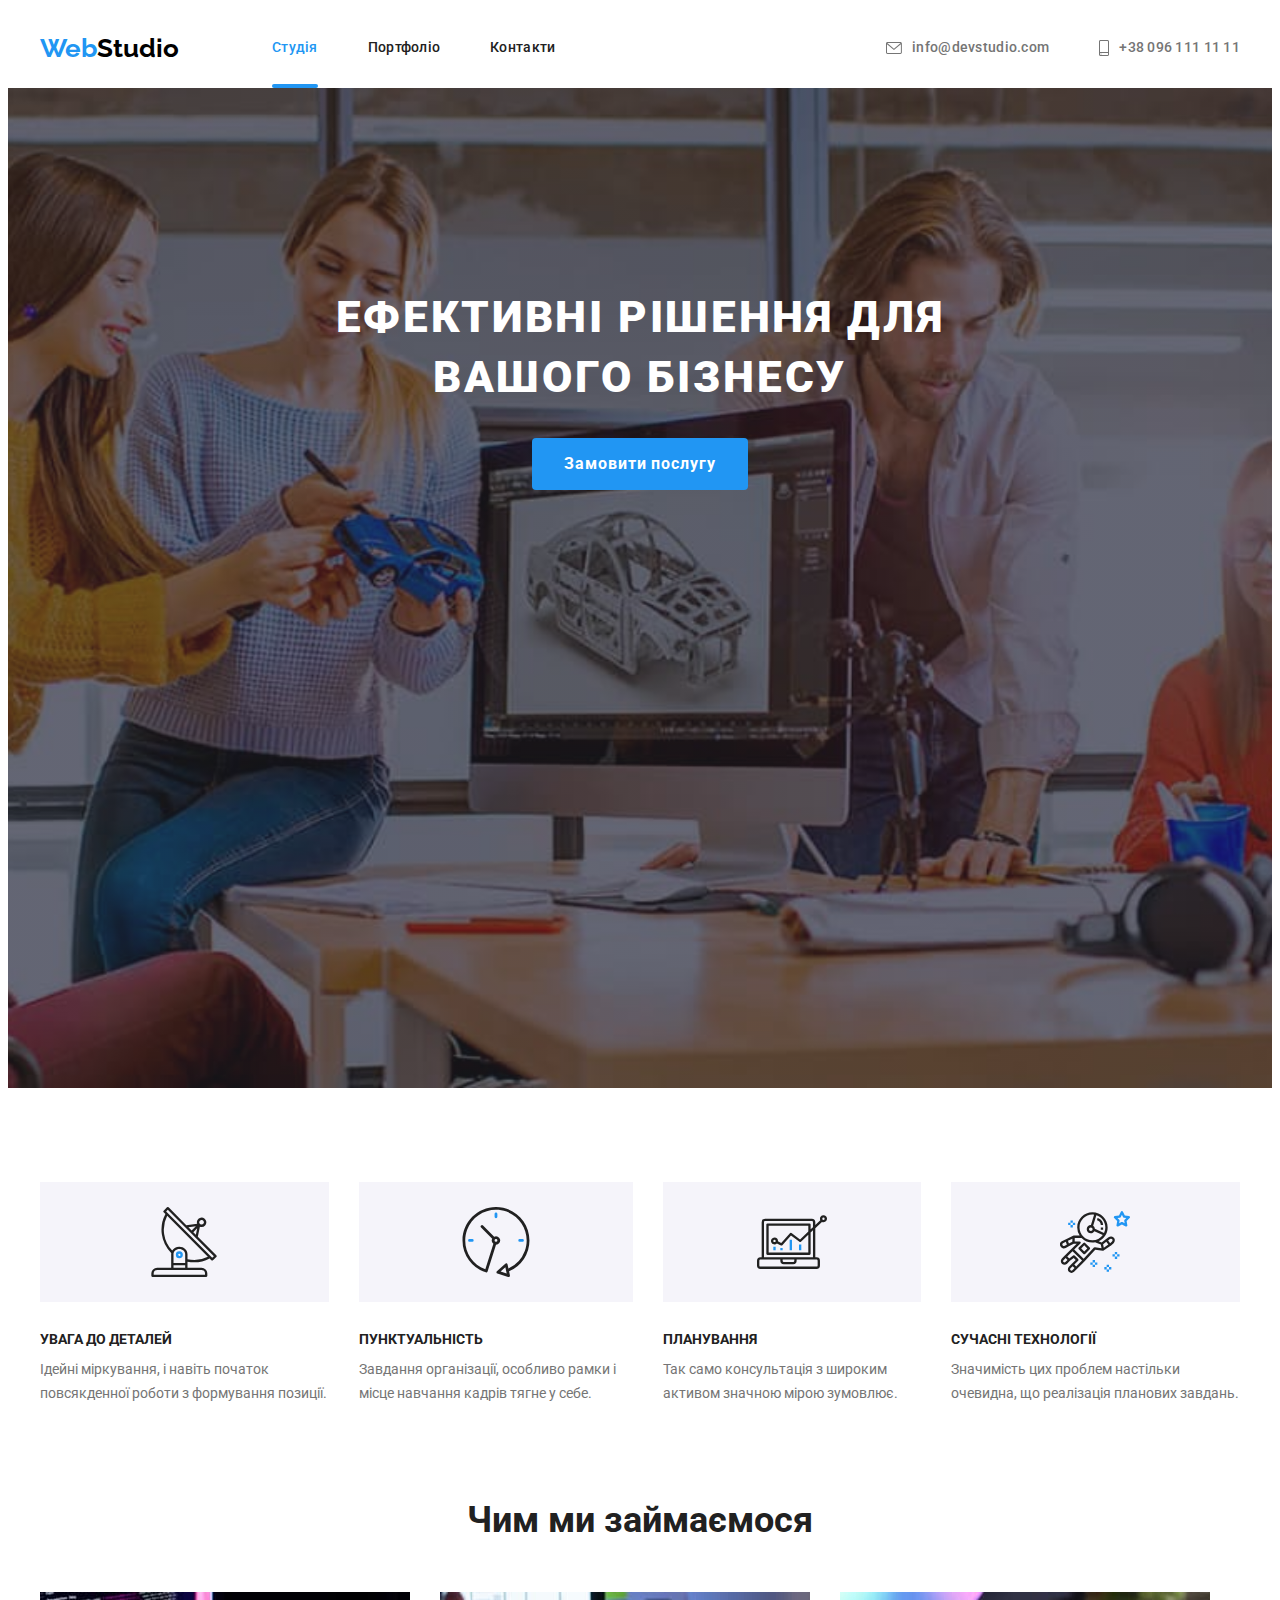
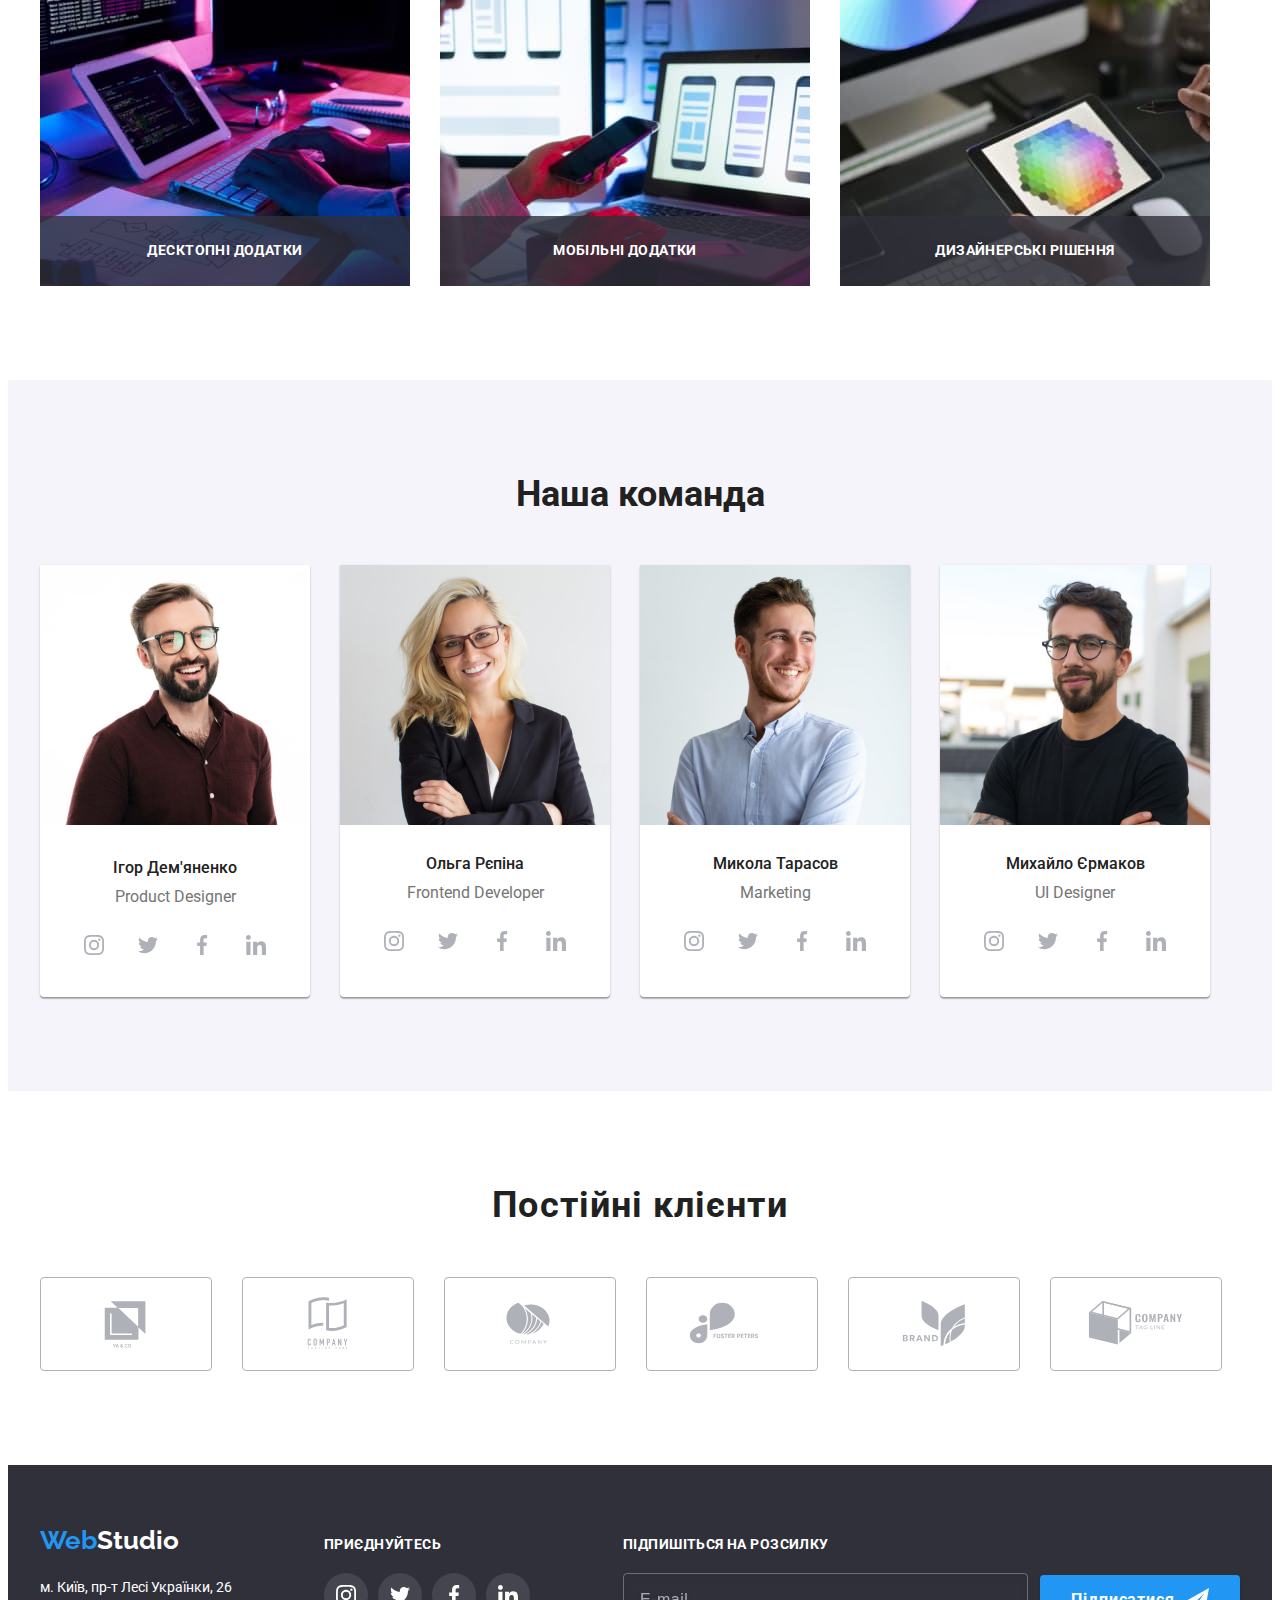
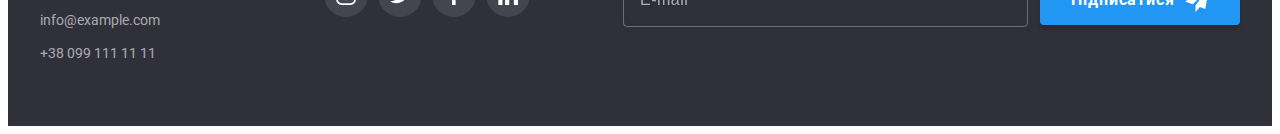
==== index.html @ a3bdd527 "add_file" ====
<!DOCTYPE html>
<html lang="uk">
  <head>
    <meta charset="UTF-8" />
    <meta http-equiv="X-UA-Compatible" content="IE=edge" />
    <meta name="viewport" content="width=device-width, initial-scale=1.0" />
    <link rel="preconnect" href="https://fonts.googleapis.com" />
    <link rel="preconnect" href="https://fonts.gstatic.com" crossorigin />
    <link
      href="https://fonts.googleapis.com/css2?family=Raleway:wght@700&family=Roboto:wght@400;500;700;900&display=swap"
      rel="stylesheet"
    />
    <link
      rel="stylesheet"
      href="https://cdnjs.cloudflare.com/ajax/libs/modern-normalize/1.1.0/modern-normalize.min.css"
      integrity="sha512-wpPYUAdjBVSE4KJnH1VR1HeZfpl1ub8YT/NKx4PuQ5NmX2tKuGu6U/JRp5y+Y8XG2tV+wKQpNHVUX03MfMFn9Q=="
      crossorigin="anonymous"
      referrerpolicy="no-referrer"
    />
    <link rel="stylesheet" href="css/styles.css" />
    <title>HW-6</title>
  </head>
  <body>
    <header class="header">
      <div class="container header-container">
        <a lang="en" href="./index.html" class="logo-header logo link"
          ><span class="logo-blue">Web</span>Studio</a
        >
        <ul class="header-nav list">
          <li class="header-nav-item">
            <a href="./index.html" class="header-link current link">Студія</a>
          </li>
          <li class="header-nav-item">
            <a href="./portfolio.html" class="header-link link">Портфоліо</a>
          </li>
          <li class="header-nav-item">
            <a href="" class="header-link link">Контакти</a>
          </li>
        </ul>
        <ul class="header-contacts list">
          <li class="header-contacts-item">
            <a
              href="mailto:info@devstudio.com"
              class="header-contact-list-item link"
            >
              <svg width="16" height="12" class="contacts-icon">
                <use href="./images/icons.svg#icon-envelope"></use>
              </svg>
              <div>info@devstudio.com</div></a
            >
          </li>
          <li class="header-contacts-item">
            <a href="tel:+380961111111" class="header-contact-list-item link">
              <svg width="10" height="16" class="contacts-icon">
                <use href="./images/icons.svg#icon-smartphone"></use>
              </svg>
              <div>+38 096 111 11 11</div></a
            >
          </li>
        </ul>
      </div>
    </header>
    <main>
      <section class="hero-section">
        <div class="container">
          <h1 class="hero-title">Ефективні рішення для вашого бізнесу</h1>
          <button data-modal-open type="button" class="hero-btn btn">
            Замовити послугу
          </button>
        </div>
      </section>
      <section class="benefits-section section">
        <div class="container">
          <h2 class="visually-hidden">Переваги WebStudio</h2>
          <ul class="benefits-list list">
            <li class="benefits-list-item">
              <div class="icon-benefits-bg">
                <svg width="70" height="70">
                  <use href="./images/icons.svg#icon-antenna-1"></use>
                </svg>
              </div>
              <h3 class="benefits-item-title">Увага до деталей</h3>
              <p class="benefits-caption">
                Ідейні міркування, і навіть початок повсякденної роботи з
                формування позиції.
              </p>
            </li>
            <li class="benefits-list-item">
              <div class="icon-benefits-bg">
                <svg width="70" height="70">
                  <use href="./images/icons.svg#icon-clock-1"></use>
                </svg>
              </div>
              <h3 class="benefits-item-title">Пунктуальність</h3>
              <p class="benefits-caption">
                Завдання організації, особливо рамки і місце навчання кадрів
                тягне у себе.
              </p>
            </li>
            <li class="benefits-list-item">
              <div class="icon-benefits-bg">
                <svg width="70" height="70">
                  <use href="./images/icons.svg#icon-diagram-1"></use>
                </svg>
              </div>
              <h3 class="benefits-item-title">Планування</h3>
              <p class="benefits-caption">
                Так само консультація з широким активом значною мірою зумовлює.
              </p>
            </li>
            <li class="benefits-list-item">
              <div class="icon-benefits-bg">
                <svg width="70" height="70">
                  <use href="./images/icons.svg#icon-astronaut-1"></use>
                </svg>
              </div>
              <h3 class="benefits-item-title">Сучасні технології</h3>
              <p class="benefits-caption">
                Значимість цих проблем настільки очевидна, що реалізація
                планових завдань.
              </p>
            </li>
          </ul>
        </div>
      </section>

      <section class="work-section section">
        <div class="container">
          <h2 class="work-section-title">Чим ми займаємося</h2>
          <ul class="work-section-list list">
            <li class="work-list-item">
              <div class="work-subscribe-div">
                <img
                  src="./images/what-we-do-1.jpg"
                  width="370"
                  alt="розробка ПЗ"
                  class="work-img img"
                />
                <div class="work-subscribe-back">
                  <p class="work-subscribe">Десктопні додатки</p>
                </div>
              </div>
            </li>
            <li class="work-list-item">
              <div class="work-subscribe-div">
                <img
                  src="./images/what-we-do-2.jpg"
                  width="370"
                  alt="кросплатформеність ПЗ"
                  class="work-img img"
                />
                <div class="work-subscribe-back">
                  <p class="work-subscribe">Мобільні додатки</p>
                </div>
              </div>
            </li>
            <li class="work-list-item">
              <div class="work-subscribe-div">
                <img
                  src="./images/what-we-do-3.jpg"
                  width="370"
                  alt="дизайн ПЗ"
                  class="work-img img"
                />
                <div class="work-subscribe-back">
                  <p class="work-subscribe">Дизайнерські рішення</p>
                </div>
              </div>
            </li>
          </ul>
        </div>
      </section>
      <section class="team-section section">
        <div class="container">
          <h2 class="team-section-title">Наша команда</h2>
          <ul class="team-list list">
            <li class="team-item">
              <img
                width="270"
                src="./images/team-member-1.jpg"
                alt="Product Designer Ігор Дем'яненко"
              />
              <div class="team-caption-block">
                <h3 class="team-item-title">Ігор Дем'яненко</h3>
                <p class="team-item-caption" lang="en">Product Designer</p>
                <ul class="icon-soc-list list">
                  <li class="soc-item">
                    <a href="" class="soc-link link">
                      <svg class="icon-img-soc" width="20" height="20">
                        <use href="./images/icons.svg#icon-instagram-2"></use>
                      </svg>
                    </a>
                  </li>
                  <li class="soc-item">
                    <a href="" class="soc-link link">
                      <svg class="icon-img-soc" width="20" height="20">
                        <use href="./images/icons.svg#icon-twitter-1"></use>
                      </svg>
                    </a>
                  </li>
                  <li class="soc-item">
                    <a href="" class="soc-link link">
                      <svg class="icon-img-soc" width="20" height="20">
                        <use href="./images/icons.svg#icon-facebook-1"></use>
                      </svg>
                    </a>
                  </li>
                  <li class="soc-item">
                    <a href="" class="soc-link link">
                      <svg class="icon-img-soc" width="20" height="20">
                        <use href="./images/icons.svg#icon-linkedin-1"></use>
                      </svg>
                    </a>
                  </li>
                </ul>
              </div>
            </li>
            <li class="team-item">
              <img
                width="270"
                src="./images/team-member-2.jpg"
                alt="Frontend Developer Ольга Рєпіна"
                class="img"
              />
              <div class="team-caption-block">
                <h3 class="team-item-title">Ольга Рєпіна</h3>
                <p class="team-item-caption" lang="en">Frontend Developer</p>
                <ul class="icon-soc-list list">
                  <li class="soc-item">
                    <a href="" class="soc-link link">
                      <svg class="icon-img-soc" width="20" height="20">
                        <use href="./images/icons.svg#icon-instagram-2"></use>
                      </svg>
                    </a>
                  </li>
                  <li class="soc-item">
                    <a href="" class="soc-link link">
                      <svg class="icon-img-soc" width="20" height="20">
                        <use href="./images/icons.svg#icon-twitter-1"></use>
                      </svg>
                    </a>
                  </li>
                  <li class="soc-item">
                    <a href="" class="soc-link link">
                      <svg class="icon-img-soc" width="20" height="20">
                        <use href="./images/icons.svg#icon-facebook-1"></use>
                      </svg>
                    </a>
                  </li>
                  <li class="soc-item">
                    <a href="" class="soc-link link">
                      <svg class="icon-img-soc" width="20" height="20">
                        <use href="./images/icons.svg#icon-linkedin-1"></use>
                      </svg>
                    </a>
                  </li>
                </ul>
              </div>
            </li>
            <li class="team-item">
              <img
                width="270"
                src="./images/team-member-3.jpg"
                alt="Marketing Микола Тарасов"
                class="img"
              />
              <div class="team-caption-block">
                <h3 class="team-item-title">Микола Тарасов</h3>
                <p class="team-item-caption" lang="en">Marketing</p>
                <ul class="icon-soc-list list">
                  <li class="soc-item">
                    <a href="" class="soc-link link">
                      <svg class="icon-img-soc" width="20" height="20">
                        <use href="./images/icons.svg#icon-instagram-2"></use>
                      </svg>
                    </a>
                  </li>
                  <li class="soc-item">
                    <a href="" class="soc-link link">
                      <svg class="icon-img-soc" width="20" height="20">
                        <use href="./images/icons.svg#icon-twitter-1"></use>
                      </svg>
                    </a>
                  </li>
                  <li class="soc-item">
                    <a href="" class="soc-link link">
                      <svg class="icon-img-soc" width="20" height="20">
                        <use href="./images/icons.svg#icon-facebook-1"></use>
                      </svg>
                    </a>
                  </li>
                  <li class="soc-item">
                    <a href="" class="soc-link link">
                      <svg class="icon-img-soc" width="20" height="20">
                        <use href="./images/icons.svg#icon-linkedin-1"></use>
                      </svg>
                    </a>
                  </li>
                </ul>
              </div>
            </li>
            <li class="team-item">
              <img
                width="270"
                src="./images/team-member-4.jpg"
                alt="UI Designer Михайло Єрмаков"
                class="img"
              />
              <div class="team-caption-block">
                <h3 class="team-item-title">Михайло Єрмаков</h3>
                <p class="team-item-caption" lang="en">UI Designer</p>
                <ul class="icon-soc-list list">
                  <li class="soc-item">
                    <a href="" class="soc-link link">
                      <svg class="icon-img-soc" width="20" height="20">
                        <use href="./images/icons.svg#icon-instagram-2"></use>
                      </svg>
                    </a>
                  </li>
                  <li class="soc-item">
                    <a href="" class="soc-link link">
                      <svg class="icon-img-soc" width="20" height="20">
                        <use href="./images/icons.svg#icon-twitter-1"></use>
                      </svg>
                    </a>
                  </li>
                  <li class="soc-item">
                    <a href="" class="soc-link link">
                      <svg class="icon-img-soc" width="20" height="20">
                        <use href="./images/icons.svg#icon-facebook-1"></use>
                      </svg>
                    </a>
                  </li>
                  <li class="soc-item">
                    <a href="" class="soc-link link">
                      <svg class="icon-img-soc" width="20" height="20">
                        <use href="./images/icons.svg#icon-linkedin-1"></use>
                      </svg>
                    </a>
                  </li>
                </ul>
              </div>
            </li>
          </ul>
        </div>
      </section>

      <section class="section">
        <div class="container">
          <h2 class="costumers-title">Постійні клієнти</h2>
          <ul class="costumers-list list">
            <li class="costumers-item">
              <a href="" class="costumers-link link">
                <svg class="costumers-icon" width="106" height="60">
                  <use href="./images/icons.svg#icon-Logo"></use>
                </svg>
              </a>
            </li>
            <li class="costumers-item">
              <a href="" class="costumers-link link">
                <svg class="costumers-icon" width="106" height="60">
                  <use href="./images/icons.svg#icon-Logo2"></use>
                </svg>
              </a>
            </li>
            <li class="costumers-item">
              <a href="" class="costumers-link link">
                <svg class="costumers-icon" width="106" height="60">
                  <use href="./images/icons.svg#icon-Logo3"></use>
                </svg>
              </a>
            </li>
            <li class="costumers-item">
              <a href="" class="costumers-link link">
                <svg class="costumers-icon" width="106" height="60">
                  <use href="./images/icons.svg#icon-Logo4"></use>
                </svg>
              </a>
            </li>
            <li class="costumers-item">
              <a href="" class="costumers-link link">
                <svg class="costumers-icon" width="106" height="60">
                  <use href="./images/icons.svg#icon-Logo5"></use>
                </svg>
              </a>
            </li>
            <li class="costumers-item">
              <a href="" class="costumers-link link">
                <svg class="costumers-icon" width="106" height="60">
                  <use href="./images/icons.svg#icon-Logo6"></use>
                </svg>
              </a>
            </li>
          </ul>
        </div>
      </section>
    </main>
    <footer class="footer">
      <div class="container footer-content">
        <div class="footer-address">
          <a lang="en" href="./index.html" class="logo-footer logo link"
            ><span class="logo-blue">Web</span>Studio</a
          >
          <address class="address">
            <p class="address-city">м. Київ, пр-т Лесі Українки, 26</p>
            <div class="address-block-link">
              <a class="address-mail link" href="mailto:info@example.com"
                >info@example.com</a
              >
              <a class="address-phone link" href="tel:+380991111111"
                >+38 099 111 11 11</a
              >
            </div>
          </address>
        </div>

        <div class="soc-footer">
          <h2 class="soc-footer-title">приєднуйтесь</h2>
          <ul class="icon-soc-list-footer list">
            <li class="soc-item">
              <a href="" class="soc-link footer-soc link">
                <svg class="icon-img-soc" width="20" height="20">
                  <use href="./images/icons.svg#icon-instagram-2"></use>
                </svg>
              </a>
            </li>
            <li class="soc-item">
              <a href="" class="soc-link footer-soc link">
                <svg class="icon-img-soc" width="20" height="20">
                  <use href="./images/icons.svg#icon-twitter-1"></use>
                </svg>
              </a>
            </li>
            <li class="soc-item">
              <a href="" class="soc-link footer-soc link">
                <svg class="icon-img-soc" width="20" height="20">
                  <use href="./images/icons.svg#icon-facebook-1"></use>
                </svg>
              </a>
            </li>
            <li class="soc-item">
              <a href="" class="soc-link footer-soc link">
                <svg class="icon-img-soc" width="20" height="20">
                  <use href="./images/icons.svg#icon-linkedin-1"></use>
                </svg>
              </a>
            </li>
          </ul>
        </div>
        <form class="form-footer">
          <h2 class="soc-footer-title">Підпишіться на розсилку</h2>
          <div class="footer-field">
            <input
              class="input-footer"
              type="email"
              name="email"
              placeholder="E-mail"
            />
            <button type="submit" class="btn btn-footer">
              <span>Підписатися</span>
              <svg width="24" height="24" class="btn-icon-footer">
                <use href="./images/icons.svg#icon-icon-send"></use>
              </svg>
            </button>
          </div>
        </form>
      </div>
    </footer>

    <div class="backdrop is-hidden" data-modal>
      <div class="modal">
        <button data-modal-close type="button" class="modal-close btn">
          <svg class="close-icon-svg" width="18" height="18">
            <use href="./images/icons.svg#icon-close-black"></use>
          </svg>
        </button>
        <h2 class="modal-title">Залиште свої дані, ми вам передзвонимо</h2>
        <form>
          <div class="form-field">
            <label for="name" class="input-title">Ім'я</label>
            <div class="icon-container">
              <input
                class="input-form"
                type="text"
                id="name"
                name="user_name"
              />
              <svg width="18" height="18" class="icon-input">
                <use href="./images/icons.svg#icon-person-black-18dp-1"></use>
              </svg>
            </div>
          </div>
          <div class="form-field">
            <label for="tel" class="input-title">Телефон</label>
            <div class="icon-container">
              <input
                class="input-form"
                type="tel"
                id="tel"
                name="phone_number"
              />
              <svg width="18" height="18" class="icon-input">
                <use href="./images/icons.svg#icon-phone-black-18dp-1"></use>
              </svg>
            </div>
          </div>
          <div class="form-field">
            <label class="input-title" for="email">Пошта</label>
            <div class="icon-container">
              <input class="input-form" type="email" id="email" name="email" />
              <svg width="18" height="18" class="icon-input">
                <use href="./images/icons.svg#icon-email-black-18dp-1"></use>
              </svg>
            </div>
          </div>
          <div class="form-field-comment">
            <label for="comment" class="input-title">Коментар</label>
            <textarea
              class="input-form input-comment"
              name="comment"
              id="comment"
              placeholder="Введіть текст"
            ></textarea>
          </div>
          <div class="form-field-politic">
            <input
              class="checkbox-politic visually-hidden"
              type="checkbox"
              id="politic"
              name="politic"
            />
            <label class="politic-title" for="politic"
              ><svg class="icon-politic" width="16" height="15">
                <use href="./images/icons.svg#icon-icon-check"></use>
              </svg>
              <span
                >Погоджуюся з розсилкою та приймаю
                <a href="" class="link politic-link">Умови договору</a></span
              >
            </label>
          </div>
          <button type="submit" class="btn form-button">
            <span>Відправити</span>
          </button>
        </form>
      </div>
    </div>

    <script src="./js/modal.js"></script>
  </body>
</html>
---- css/styles.css ----
body {
  color: #757575;
  font-family: "Roboto", sans-serif;
}

p,
h1,
h2,
h3,
h4,
h5,
h6 {
  margin: 0;
}

ul {
  margin: 0;
  padding: 0;
}

:root {
  --f-s-backgroud-color: #2f303a;
  --link-logo-blue: #2196f3;
  --white-color: #ffffff;
  --title-color: #212121;
}

.section {
  padding-top: 94px;
  padding-bottom: 94px;
}

.container {
  width: 1200px;
  margin: 0 auto;
  padding-left: 15px;
  padding-right: 15px;
}

.visually-hidden {
  position: absolute;
  white-space: nowrap;
  width: 1px;
  height: 1px;
  overflow: hidden;
  border: 0;
  padding: 0;
  clip: rect(0 0 0 0);
  clip-path: inset(50%);
  margin: -1px;
}

.list {
  list-style: none;
}

.link {
  text-decoration: none;
  color: inherit;
}

.img {
  display: block;
}

.btn {
  cursor: pointer;
  font-family: inherit;
  border: 1px solid transparent;
}

.header-link.current {
  position: relative;
  color: var(--link-logo-blue);
}

/* --------------------------Header styles------------------------------- */

.logo-header {
  color: #000000;

  font-family: "Raleway", sans-serif;
  font-weight: 700;
  font-size: 26px;
  line-height: 1.19;
}

.logo-blue {
  color: var(--link-logo-blue);
}

.header-link {
  color: var(--title-color);

  padding-top: 32px;
  padding-bottom: 32px;
}

.header-link:hover,
.header-link:focus {
  color: var(--link-logo-blue);
}

.header-contact-list-item,
.header-link {
  display: flex;
  align-items: center;
  fill: currentColor;

  font-weight: 500;
  font-size: 14px;
  line-height: 1.14;
  letter-spacing: 0.02em;

  transition: color 250ms cubic-bezier(0.4, 0, 0.2, 1);
}

.header-contact-list-item:hover,
.header-contact-list-item:focus {
  color: var(--link-logo-blue);
}

.contacts-icon {
  margin-right: 10px;
}

/* -----------------------main sstyles-------------------- */
/* HERO section */
.hero-section {
  background-color: var(--f-s-backgroud-color);

  max-width: 1600px;
  height: 600px;
  margin-left: auto;
  margin-right: auto;
  background-image: linear-gradient(
      rgba(47, 48, 58, 0.4),
      rgba(47, 48, 58, 0.4)
    ),
    url(../images/hero-bg.jpg);
  background-size: cover;
  background-position: center;
}

.hero-title {
  color: var(--white-color);
  text-align: center;

  width: 696px;
  margin: 0 auto;

  font-weight: 900;
  font-size: 44px;
  line-height: 1.36;
  text-align: center;
  letter-spacing: 0.06em;
  text-transform: uppercase;
}

.hero-btn {
  display: block;

  color: var(--white-color);
  background-color: var(--link-logo-blue);

  border-radius: 4px;
  width: 216px;
  margin: 0 auto;
  margin-top: 30px;
  padding: 10px;

  font-weight: 700;
  font-size: 16px;
  line-height: 1.88;
  letter-spacing: 0.06em;

  transition: background-color 250ms cubic-bezier(0.4, 0, 0.2, 1);
}

.hero-btn:hover,
.hero-btn:focus {
  background-color: #188ce8;
}

/* benefots section */
.benefits-item-title {
  color: var(--title-color);

  font-weight: 700;
  font-size: 14px;
  line-height: 1.14;
  text-transform: uppercase;
}

.benefits-caption {
  font-size: 14px;
  line-height: 1.71;

  margin-top: 10px;
}

/* work section */

.work-section-title,
.team-section-title {
  color: var(--title-color);

  font-weight: 700;
  font-size: 36px;
  line-height: 1.16;
  text-align: center;
}

/* our team section */

.team-section {
  background-color: #f5f4fa;
}

.team-item-title {
  color: var(--title-color);

  font-weight: 500;
  font-size: 16px;
  line-height: 1.18;
  text-align: center;
}
.team-item-caption {
  margin-top: 10px;

  font-size: 16px;
  line-height: 1.18;
  text-align: center;
}

/* FOOTER */
/* address */
.footer {
  background-color: var(--f-s-backgroud-color);
  padding-top: 60px;
  padding-bottom: 60px;
}

.logo-footer {
  color: var(--white-color);

  font-family: "Raleway", sans-serif;
  font-weight: 700;
  font-size: 26px;
  line-height: 1.19;
}
.address {
  font-style: normal;
}
.address-city {
  color: var(--white-color);

  font-size: 14px;
  line-height: 1.71;
  margin-top: 20px;
}
.address-mail,
.address-phone {
  color: rgba(255, 255, 255, 0.6);

  margin-top: 9px;

  font-size: 14px;
  line-height: 1.71;

  transition: color 250ms cubic-bezier(0.4, 0, 0.2, 1);
}

.address-mail:hover,
.address-phone:hover,
.address-mail:focus,
.address-phone:focus {
  color: var(--link-logo-blue);
}

/* ----------------Portfolio html------------------ */

/* portfolio section */

.portfolio-btn {
  color: var(--title-color);
  background-color: #f5f4fa;

  border-radius: 4px;
  font-weight: 500;
  font-size: 16px;
  line-height: 1.62;
  text-align: center;

  padding: 6px 22px;

  transition: color 250ms cubic-bezier(0.4, 0, 0.2, 1),
    background-color 250ms cubic-bezier(0.4, 0, 0.2, 1);
}

.portfolio-btn:hover,
.portfolio-btn:focus {
  color: var(--white-color);
  background-color: var(--link-logo-blue);
}

.works-item-title {
  color: var(--title-color);

  font-weight: 700;
  font-size: 18px;
  line-height: 2;
  letter-spacing: 0.06em;
}
.works-item-caption {
  font-size: 16px;
  line-height: 1.88;
}

/* --------------pozition----------------- */

/* .header {
  padding-top: 24px;
  padding-bottom: 25px;
}
 */
.hero-section {
  padding-top: 200px;
  padding-bottom: 200px;
}

.section {
  padding-top: 94px;
  padding-bottom: 94px;
}

.work-section {
  padding-top: 0px;
}

.work-section-list {
  margin-top: 50px;

  column-gap: 30px;
  display: flex;
}

.work-list-item {
  width: calc((100%-60) / 3);
}

.team-list {
  margin-top: 50px;

  display: flex;
  column-gap: 30px;
}

.team-caption-block {
  padding-top: 30px;
  padding-bottom: 30px;
}

.address-block-link {
  display: flex;
  flex-direction: column;
}

.team-item {
  width: 270px;

  background-color: #ffffff;
  box-shadow: 0px 1px 3px rgba(0, 0, 0, 0.12), 0px 1px 1px rgba(0, 0, 0, 0.14),
    0px 2px 1px rgba(0, 0, 0, 0.2);
  border-radius: 0px 0px 4px 4px;
}

.benefits-list {
  display: flex;

  column-gap: 30px;
}

.benefits-list-item {
  width: calc((100%-90px) / 4);
}

.header-nav {
  display: flex;

  margin-left: 93px;
}

.header-nav-item:not(:last-child) {
  margin-right: 50px;
}

.header-contacts {
  display: flex;

  margin-left: auto;
}

.header-contacts-item:not(:last-child) {
  margin-right: 50px;
}

.header-container {
  display: flex;

  align-items: center;
}

.header-portfolio {
  border-bottom: 1px solid #ececec;
}

.portfolio-nav-list {
  display: flex;

  justify-content: center;
}

.portfolio-list-item:not(:last-child) {
  margin-right: 8px;
}

.portfolio-list-item {
  transition: box-shadow 250ms cubic-bezier(0.4, 0, 0.2, 1);
}

.portfolio-list-item:hover,
.portfolio-list-item:focus {
  box-shadow: 0px 3px 1px rgba(0, 0, 0, 0.1), 0px 1px 2px rgba(0, 0, 0, 0.08),
    0px 2px 2px rgba(0, 0, 0, 0.12);
  border-radius: 4px;
}

.portfolio-works-list {
  margin-top: 50px;

  display: flex;
  flex-wrap: wrap;
  gap: 30px;
}

.portfolio-caption-block {
  padding: 20px 24px;

  border: 1px solid #eeeeee;
  border-top: 1px solid transparent;
}

/* border: 1px solid #EEEEEE; */

.icon-benefits-bg {
  display: flex;
  align-items: center;
  justify-content: center;

  width: 100%;
  height: 120px;

  background-color: #f5f4fa;
  margin-bottom: 30px;
}

.icon-soc-list {
  display: flex;
  justify-content: center;
  gap: 10px;

  margin-top: 16px;
}

.soc-link {
  display: flex;

  align-items: center;
  justify-content: center;

  width: 44px;
  height: 44px;
  border-radius: 50%;
  fill: #afb1b8;

  transition: background-color 250ms cubic-bezier(0.4, 0, 0.2, 1),
    fill 250ms cubic-bezier(0.4, 0, 0.2, 1);
}

.soc-link:hover,
.soc-link:focus {
  background-color: var(--link-logo-blue);
  fill: #ffffff;
}

.costumers-title {
  text-align: center;

  font-weight: 700;
  font-size: 36px;
  line-height: 1.16;
  text-align: center;
  letter-spacing: 0.03em;

  color: var(--title-color);
}

.costumers-list {
  display: flex;
  gap: 30px;

  margin-top: 50px;
}

.costumers-link {
  color: #afb1b8;

  display: flex;
  align-items: center;
  justify-content: center;
  width: 170px;
  height: 92px;

  border: 1px solid #afb1b8;
  border-radius: 4px;

  transition: border-color 250ms cubic-bezier(0.4, 0, 0.2, 1),
    color 250ms cubic-bezier(0.4, 0, 0.2, 1);
}

.costumers-link:hover,
.costumers-link:focus {
  border-color: var(--link-logo-blue);
  color: var(--link-logo-blue);
}

.costumers-icon {
  fill: currentColor;
}

.icon-soc-list-footer {
  display: flex;
  gap: 10px;

  margin-top: 20px;
}

.container.footer-content {
  display: flex;
}

.soc-footer-title {
  font-family: "Roboto";
  font-style: normal;
  font-weight: 700;
  font-size: 14px;
  line-height: 1.14;
  letter-spacing: 0.03em;
  text-transform: uppercase;

  color: var(--white-color);
}

.soc-footer {
  margin-left: 70px;

  padding-top: 12px;
}

.footer-address {
  width: 231px;
}

.soc-link.footer-soc {
  background-color: rgba(255, 255, 255, 0.1);
  fill: var(--white-color);

  transition: background-color 250ms cubic-bezier(0.4, 0, 0.2, 1);
}

.soc-link.footer-soc:hover,
.soc-link.footer-soc:focus {
  background-color: var(--link-logo-blue);
}

.works-link {
  display: block;

  transition: box-shadow 250ms cubic-bezier(0.4, 0, 0.2, 1);
}

.works-link:hover,
.works-link:focus {
  box-shadow: 0px 1px 1px rgba(0, 0, 0, 0.12), 0px 4px 4px rgba(0, 0, 0, 0.06),
    1px 4px 6px rgba(0, 0, 0, 0.16);
}

/* modal  */

.backdrop {
  width: 100%;
  height: 100%;
  position: fixed;
  top: 0;
  background-color: rgba(0, 0, 0, 0.2);

  transition: opacity 500ms linear, visibility 500ms linear;
}

.modal {
  position: absolute;
  top: 50%;
  left: 50%;

  transform: translate(-50%, -50%) scale(1);
  transition: transform 500ms linear;

  width: 528px;
  min-height: 581px;

  padding: 40px;

  background-color: var(--white-color);
  box-shadow: 0px 1px 3px rgba(0, 0, 0, 0.12), 0px 1px 1px rgba(0, 0, 0, 0.14),
    0px 2px 1px rgba(0, 0, 0, 0.2);
  border-radius: 4px;
}

.modal-close {
  position: absolute;

  display: flex;
  align-items: center;
  justify-content: center;

  top: 8px;
  right: 8px;

  width: 30px;
  height: 30px;
  border-radius: 50%;
  background-color: var(--white-color);
  border: 1px solid rgba(0, 0, 0, 0.1);

  transition: background-color 250ms cubic-bezier(0.4, 0, 0.2, 1);
}

.close-icon-svg {
  transition: transform 250ms cubic-bezier(0.4, 0, 0.2, 1),
    fill 250ms cubic-bezier(0.4, 0, 0.2, 1);
}

.modal-close:hover .close-icon-svg {
  transform: rotate(360deg);
  fill: var(--link-logo-blue);
}

.modal-close:hover {
  background-color: rgba(226, 220, 220, 0.829);
}

.is-hidden {
  opacity: 0;
  visibility: hidden;
  pointer-events: none;
}

.backdrop.is-hidden .modal {
  transform: translate(-50%, -50%) scale(0);
}

.header-link.current::after {
  content: "";

  position: absolute;
  bottom: 0;

  width: 100%;
  height: 4px;

  background: var(--link-logo-blue);
  border-radius: 2px;
}

.work-subscribe-div {
  position: relative;
}

.work-subscribe-back {
  position: absolute;
  bottom: 0;

  width: 100%;
  height: 70px;

  background-color: rgba(47, 48, 58, 0.8);

  display: flex;
  justify-content: center;
  align-items: center;
}

.work-subscribe {
  font-weight: 700;
  font-size: 14px;
  line-height: 1.14;
  text-align: center;
  letter-spacing: 0.03em;
  text-transform: uppercase;

  color: var(--white-color);
}

.portfolio-contain-action {
  position: relative;

  overflow: hidden;
}

.portfolio-subscribe {
  position: absolute;

  top: 0;
  left: 0;

  height: 100%;
  padding: 63px 24px;

  background-color: rgba(33, 150, 243, 0.9);

  font-weight: 400;
  font-size: 18px;
  line-height: 1.56;
  letter-spacing: 0.03em;
  color: var(--white-color);

  transform: translateY(100%);
  transition: transform 250ms cubic-bezier(0.4, 0, 0.2, 1);
}

.works-list-item:hover .portfolio-subscribe {
  transform: translateY(0);
}

/* Modal Form */

.modal-title {
  text-align: center;

  margin-bottom: 12px;

  font-weight: 700;
  font-size: 20px;
  line-height: 1.15;
  text-align: center;
  letter-spacing: 0.03em;

  color: var(--title-color);
}

.input-form {
  display: block;
  width: 100%;
  height: 40px;

  border: 1px solid rgba(33, 33, 33, 0.2);
  border-radius: 4px;

  padding-left: 42px;

  outline: none;

  cursor: pointer;

  transition: border-color 250ms cubic-bezier(0.4, 0, 0.2, 1);
}

.input-title {
  display: block;

  margin-bottom: 4px;

  font-weight: 400;
  font-size: 12px;
  line-height: 1.16;

  letter-spacing: 0.01em;

  color: #757575;
}

.form-field {
  margin-bottom: 10px;
}

.form-field-comment {
  margin-bottom: 20px;
}

.form-field-politic {
  margin-bottom: 30px;
}

.input-comment {
  resize: none;
  height: 120px;
  padding: 12px 16px;
}

.input-comment::placeholder {
  font-weight: 400;
  font-size: 12px;
  line-height: 1.16;
  letter-spacing: 0.01em;

  color: rgba(117, 117, 117, 0.5);
}

.icon-container {
  position: relative;
}

.icon-input {
  position: absolute;
  top: 50%;
  left: 12px;

  transform: translateY(-50%);

  transition: fill 250ms cubic-bezier(0.4, 0, 0.2, 1);
}

.politic-title {
  font-weight: 400;
  font-size: 14px;
  line-height: 1.71;
  letter-spacing: 0.03em;
  color: #757575;
}

.politic-link {
  border-bottom: 1px solid var(--link-logo-blue);
  color: var(--link-logo-blue);
}

.form-field-politic {
  display: flex;
  align-items: center;
  justify-content: center;
}

.icon-politic {
  border: 2px solid #212121;
  border-radius: 4px;

  margin-right: 7px;

  cursor: pointer;

  transition: background-color 250ms cubic-bezier(0.4, 0, 0.2, 1),
    border-color 250ms cubic-bezier(0.4, 0, 0.2, 1);
}

.politic-title {
  display: flex;

  align-items: center;
}

.checkbox-politic:checked + .politic-title > .icon-politic {
  background-color: var(--link-logo-blue);
  border-color: var(--link-logo-blue);
}

.input-form:hover,
.input-form:focus {
  border-color: var(--link-logo-blue);
}

.input-form:hover + .icon-input,
.input-form:focus + .icon-input {
  fill: var(--link-logo-blue);
}

.form-button {
  display: flex;
  align-items: center;
  text-align: center;

  margin-left: auto;
  margin-right: auto;

  background-color: #188ce8;
  box-shadow: 0px 4px 4px rgba(0, 0, 0, 0.15);
  border-radius: 4px;

  font-weight: 700;
  font-size: 16px;
  line-height: 1.88;

  letter-spacing: 0.06em;

  color: #ffffff;

  padding: 10px 52px;

  transition: background-color 250ms cubic-bezier(0.4, 0, 0.2, 1),
    box-shadow 250ms cubic-bezier(0.4, 0, 0.2, 1);
}

.form-button:hover {
  background-color: #1f7fce;
  box-shadow: 0px 6px 6px rgba(0, 0, 0, 0.15);
}

.form-footer {
  padding-top: 12px;
  margin-left: 93px;
}

.footer-field {
  display: flex;
  align-items: center;

  margin-top: 20px;
}

.input-footer {
  background-color: transparent;
  outline: none;

  width: 385px;
  height: 50px;

  padding-left: 16px;
  border: 1px solid rgba(255, 255, 255, 0.3);

  filter: drop-shadow(0px 4px 4px rgba(0, 0, 0, 0.15));
  border-radius: 4px;

  font-weight: 400;
  font-size: 16px;
  line-height: 1.25;
  letter-spacing: 0.03em;

  color: rgba(255, 255, 255, 0.6);
}

.btn-footer {
  display: flex;
  align-items: center;
  justify-content: center;

  width: 200px;
  height: 50px;

  background: #2196f3;
  box-shadow: 0px 4px 4px rgba(0, 0, 0, 0.15);
  border-radius: 4px;

  font-weight: 700;
  font-size: 16px;
  line-height: 1.88;
  letter-spacing: 0.06em;
  color: #ffffff;

  margin-left: 12px;

  transition: background-color 250ms cubic-bezier(0.4, 0, 0.2, 1),
    box-shadow 250ms cubic-bezier(0.4, 0, 0.2, 1);
}

.btn-icon-footer {
  margin-left: 10px;
}

.btn-footer:hover {
  background-color: #0c71c4;
  box-shadow: 0px 6px 6px rgba(0, 0, 0, 0.15);
}

.input-footer::placeholder {
  font-weight: 400;
  font-size: 16px;
  line-height: 1.25;
  letter-spacing: 0.03em;

  color: rgba(255, 255, 255, 0.6);
}
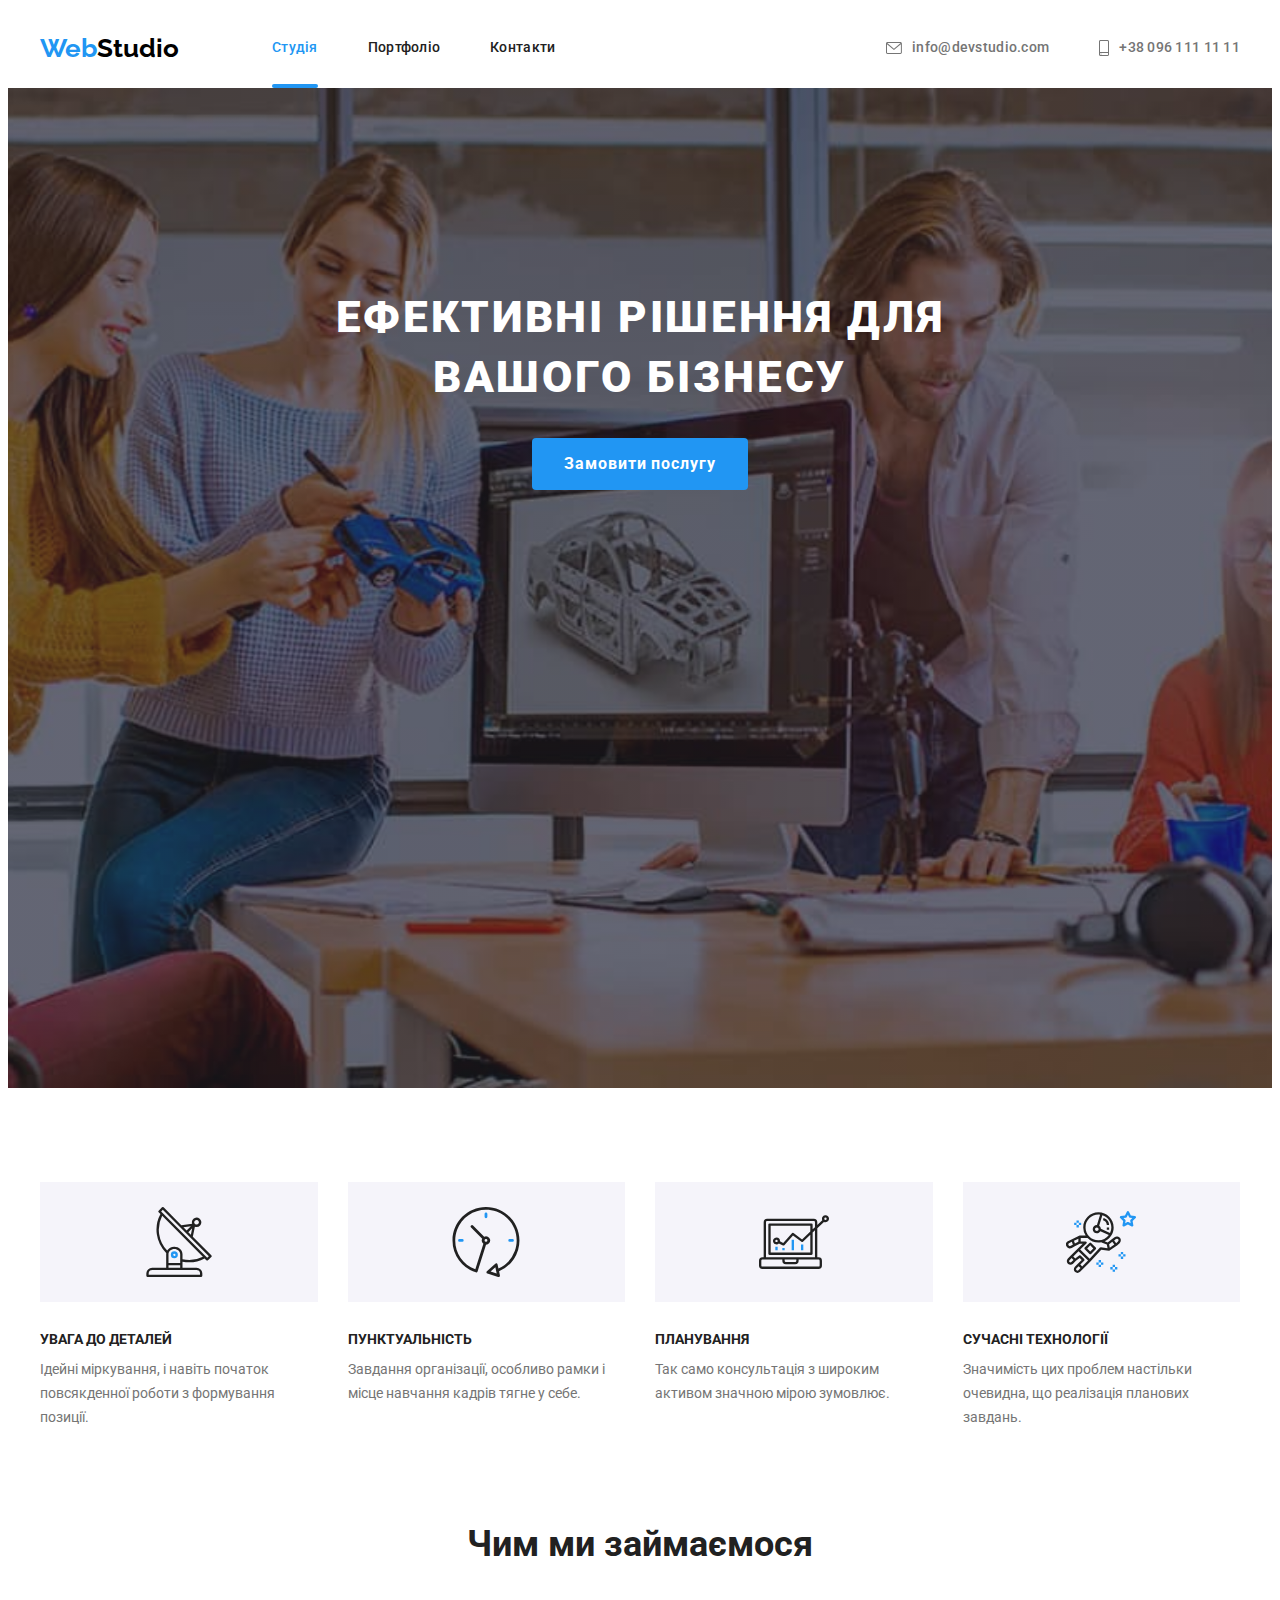
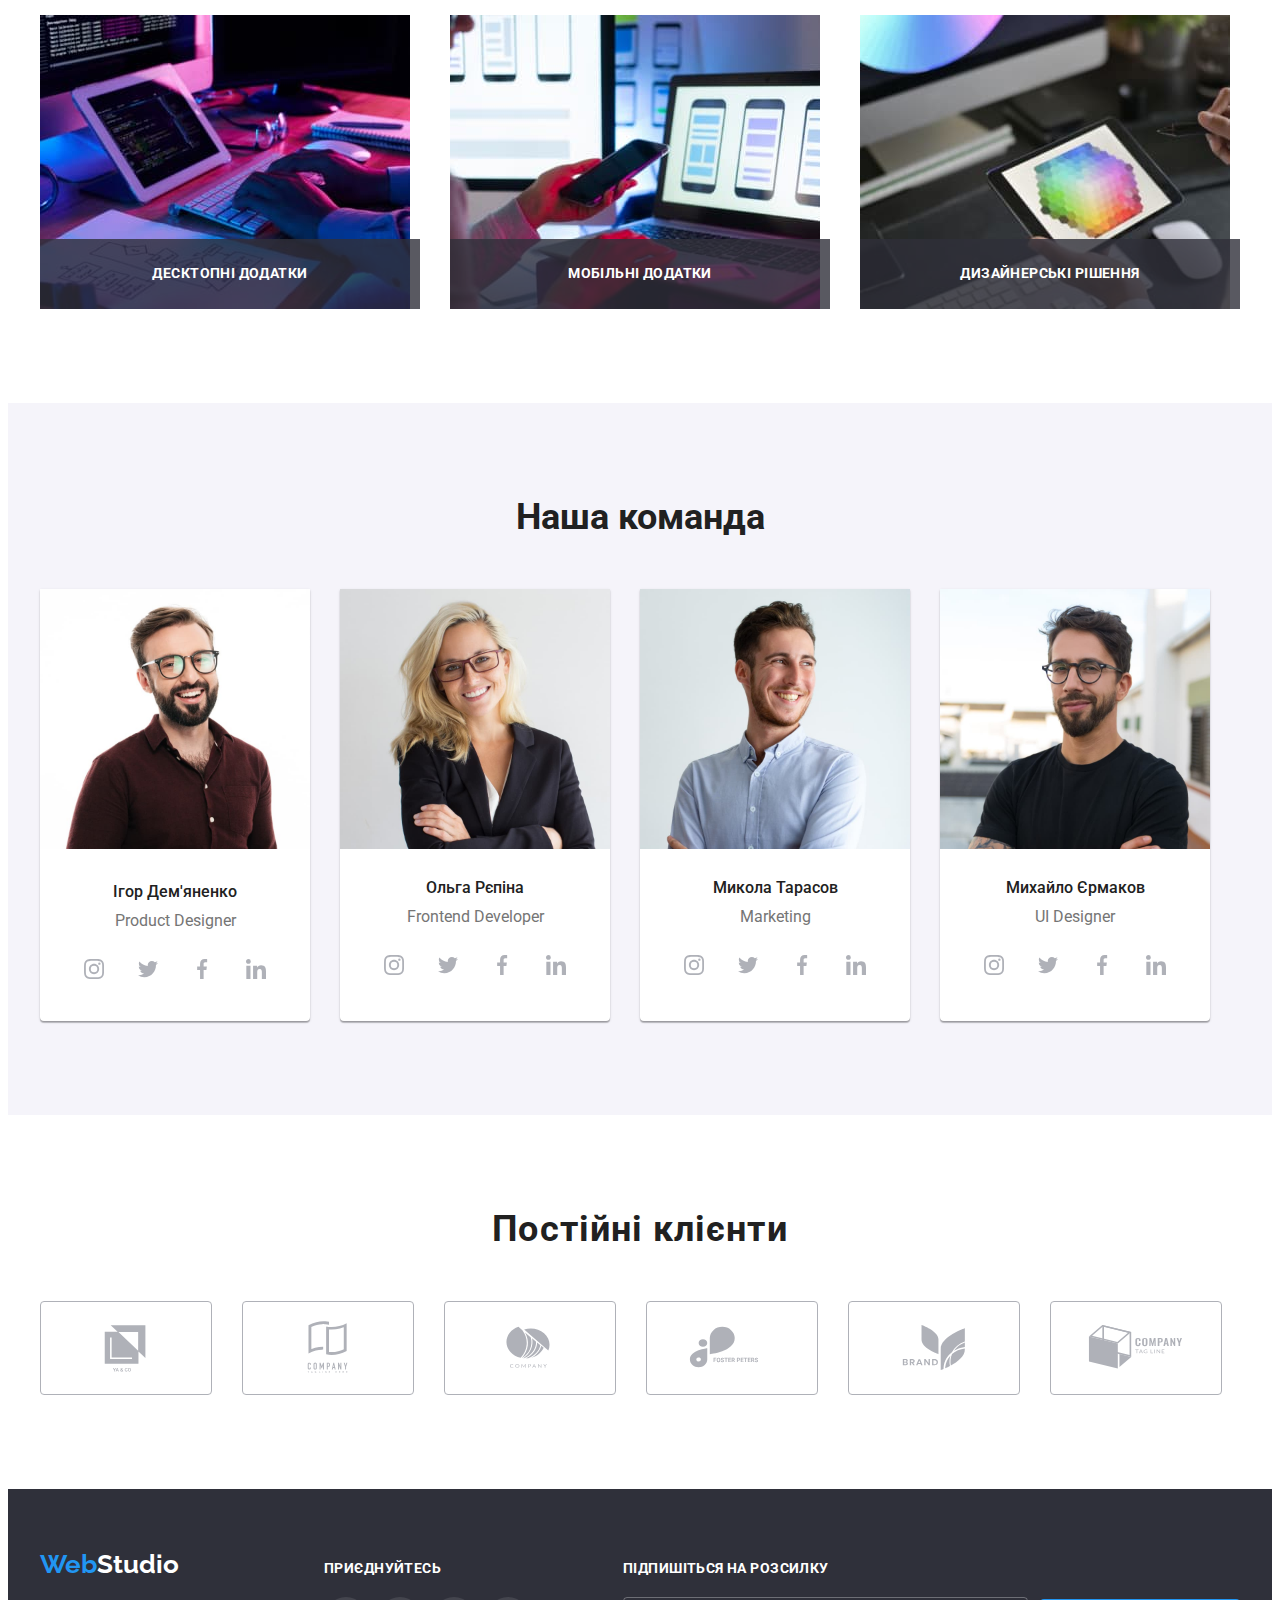
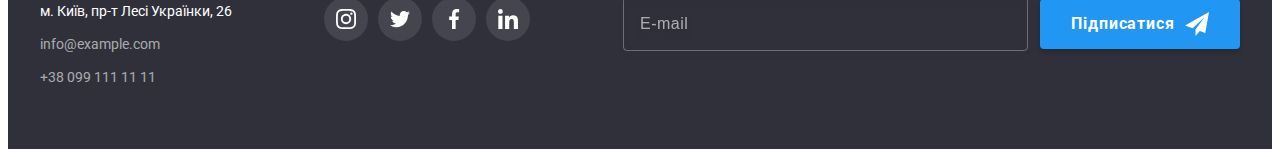
==== commit 31017780: "connect scss" ====
--- a/index.html
+++ b/index.html
@@ -17,8 +17,8 @@
       crossorigin="anonymous"
       referrerpolicy="no-referrer"
     />
-    <link rel="stylesheet" href="css/styles.css" />
-    <title>HW-6</title>
+    <link rel="stylesheet" href="css/main.min.css" />
+    <title>HW-7</title>
   </head>
   <body>
     <header class="header">
--- a/css/main.min.css
+++ b/css/main.min.css
@@ -0,0 +1 @@
+body{color:#757575;font-family:"Roboto",sans-serif}p,h1,h2,h3,h4,h5,h6{margin:0}ul{margin:0;padding:0}:root{--f-s-backgroud-color: #2f303a;--link-logo-blue: #2196f3;--white-color: #ffffff;--title-color: #212121}.section{padding-top:94px;padding-bottom:94px}.container{width:1200px;margin:0 auto;padding-left:15px;padding-right:15px}.visually-hidden{position:absolute;white-space:nowrap;width:1px;height:1px;overflow:hidden;border:0;padding:0;clip:rect(0 0 0 0);-webkit-clip-path:inset(50%);clip-path:inset(50%);margin:-1px}.list{list-style:none}.link{text-decoration:none;color:inherit}.img{display:block}.btn{cursor:pointer;font-family:inherit;border:1px solid rgba(0,0,0,0)}.header-link.current{position:relative;color:var(--link-logo-blue)}.logo-header{color:#000;font-family:"Raleway",sans-serif;font-weight:700;font-size:26px;line-height:1.19}.logo-blue{color:var(--link-logo-blue)}.header-link{color:var(--title-color);padding-top:32px;padding-bottom:32px}.header-link:hover,.header-link:focus{color:var(--link-logo-blue)}.header-contact-list-item,.header-link{display:-webkit-box;display:-ms-flexbox;display:flex;-webkit-box-align:center;-ms-flex-align:center;align-items:center;fill:currentColor;font-weight:500;font-size:14px;line-height:1.14;letter-spacing:.02em;-webkit-transition:color 250ms cubic-bezier(0.4, 0, 0.2, 1);transition:color 250ms cubic-bezier(0.4, 0, 0.2, 1)}.header-contact-list-item:hover,.header-contact-list-item:focus{color:var(--link-logo-blue)}.contacts-icon{margin-right:10px}.hero-section{background-color:var(--f-s-backgroud-color);max-width:1600px;height:600px;margin-left:auto;margin-right:auto;background-image:-webkit-gradient(linear, left top, left bottom, from(rgba(47, 48, 58, 0.4)), to(rgba(47, 48, 58, 0.4))),url(../images/hero-bg.jpg);background-image:linear-gradient(rgba(47, 48, 58, 0.4), rgba(47, 48, 58, 0.4)),url(../images/hero-bg.jpg);background-size:cover;background-position:center}.hero-title{color:var(--white-color);text-align:center;width:696px;margin:0 auto;font-weight:900;font-size:44px;line-height:1.36;text-align:center;letter-spacing:.06em;text-transform:uppercase}.hero-btn{display:block;color:var(--white-color);background-color:var(--link-logo-blue);border-radius:4px;width:216px;margin:0 auto;margin-top:30px;padding:10px;font-weight:700;font-size:16px;line-height:1.88;letter-spacing:.06em;-webkit-transition:background-color 250ms cubic-bezier(0.4, 0, 0.2, 1);transition:background-color 250ms cubic-bezier(0.4, 0, 0.2, 1)}.hero-btn:hover,.hero-btn:focus{background-color:#188ce8}.benefits-item-title{color:var(--title-color);font-weight:700;font-size:14px;line-height:1.14;text-transform:uppercase}.benefits-caption{font-size:14px;line-height:1.71;margin-top:10px}.work-section-title,.team-section-title{color:var(--title-color);font-weight:700;font-size:36px;line-height:1.16;text-align:center}.team-section{background-color:#f5f4fa}.team-item-title{color:var(--title-color);font-weight:500;font-size:16px;line-height:1.18;text-align:center}.team-item-caption{margin-top:10px;font-size:16px;line-height:1.18;text-align:center}.footer{background-color:var(--f-s-backgroud-color);padding-top:60px;padding-bottom:60px}.logo-footer{color:var(--white-color);font-family:"Raleway",sans-serif;font-weight:700;font-size:26px;line-height:1.19}.address{font-style:normal}.address-city{color:var(--white-color);font-size:14px;line-height:1.71;margin-top:20px}.address-mail,.address-phone{color:rgba(255,255,255,.6);margin-top:9px;font-size:14px;line-height:1.71;-webkit-transition:color 250ms cubic-bezier(0.4, 0, 0.2, 1);transition:color 250ms cubic-bezier(0.4, 0, 0.2, 1)}.address-mail:hover,.address-phone:hover,.address-mail:focus,.address-phone:focus{color:var(--link-logo-blue)}.portfolio-btn{color:var(--title-color);background-color:#f5f4fa;border-radius:4px;font-weight:500;font-size:16px;line-height:1.62;text-align:center;padding:6px 22px;-webkit-transition:color 250ms cubic-bezier(0.4, 0, 0.2, 1),background-color 250ms cubic-bezier(0.4, 0, 0.2, 1);transition:color 250ms cubic-bezier(0.4, 0, 0.2, 1),background-color 250ms cubic-bezier(0.4, 0, 0.2, 1)}.portfolio-btn:hover,.portfolio-btn:focus{color:var(--white-color);background-color:var(--link-logo-blue)}.works-item-title{color:var(--title-color);font-weight:700;font-size:18px;line-height:2;letter-spacing:.06em}.works-item-caption{font-size:16px;line-height:1.88}.hero-section{padding-top:200px;padding-bottom:200px}.section{padding-top:94px;padding-bottom:94px}.work-section{padding-top:0px}.work-section-list{margin-top:50px;-webkit-column-gap:30px;-moz-column-gap:30px;column-gap:30px;display:-webkit-box;display:-ms-flexbox;display:flex}.work-list-item{width:calc((100% - 60px)/3)}.team-list{margin-top:50px;display:-webkit-box;display:-ms-flexbox;display:flex;-webkit-column-gap:30px;-moz-column-gap:30px;column-gap:30px}.team-caption-block{padding-top:30px;padding-bottom:30px}.address-block-link{display:-webkit-box;display:-ms-flexbox;display:flex;-webkit-box-orient:vertical;-webkit-box-direction:normal;-ms-flex-direction:column;flex-direction:column}.team-item{width:270px;background-color:#fff;-webkit-box-shadow:0px 1px 3px rgba(0,0,0,.12),0px 1px 1px rgba(0,0,0,.14),0px 2px 1px rgba(0,0,0,.2);box-shadow:0px 1px 3px rgba(0,0,0,.12),0px 1px 1px rgba(0,0,0,.14),0px 2px 1px rgba(0,0,0,.2);border-radius:0px 0px 4px 4px}.benefits-list{display:-webkit-box;display:-ms-flexbox;display:flex;-webkit-column-gap:30px;-moz-column-gap:30px;column-gap:30px}.benefits-list-item{width:calc((100% - 90px)/4)}.header-nav{display:-webkit-box;display:-ms-flexbox;display:flex;margin-left:93px}.header-nav-item:not(:last-child){margin-right:50px}.header-contacts{display:-webkit-box;display:-ms-flexbox;display:flex;margin-left:auto}.header-contacts-item:not(:last-child){margin-right:50px}.header-container{display:-webkit-box;display:-ms-flexbox;display:flex;-webkit-box-align:center;-ms-flex-align:center;align-items:center}.header-portfolio{border-bottom:1px solid #ececec}.portfolio-nav-list{display:-webkit-box;display:-ms-flexbox;display:flex;-webkit-box-pack:center;-ms-flex-pack:center;justify-content:center}.portfolio-list-item:not(:last-child){margin-right:8px}.portfolio-list-item{-webkit-transition:-webkit-box-shadow 250ms cubic-bezier(0.4, 0, 0.2, 1);transition:-webkit-box-shadow 250ms cubic-bezier(0.4, 0, 0.2, 1);transition:box-shadow 250ms cubic-bezier(0.4, 0, 0.2, 1);transition:box-shadow 250ms cubic-bezier(0.4, 0, 0.2, 1), -webkit-box-shadow 250ms cubic-bezier(0.4, 0, 0.2, 1)}.portfolio-list-item:hover,.portfolio-list-item:focus{-webkit-box-shadow:0px 3px 1px rgba(0,0,0,.1),0px 1px 2px rgba(0,0,0,.08),0px 2px 2px rgba(0,0,0,.12);box-shadow:0px 3px 1px rgba(0,0,0,.1),0px 1px 2px rgba(0,0,0,.08),0px 2px 2px rgba(0,0,0,.12);border-radius:4px}.portfolio-works-list{margin-top:50px;display:-webkit-box;display:-ms-flexbox;display:flex;-ms-flex-wrap:wrap;flex-wrap:wrap;gap:30px}.portfolio-caption-block{padding:20px 24px;border:1px solid #eee;border-top:1px solid rgba(0,0,0,0)}.icon-benefits-bg{display:-webkit-box;display:-ms-flexbox;display:flex;-webkit-box-align:center;-ms-flex-align:center;align-items:center;-webkit-box-pack:center;-ms-flex-pack:center;justify-content:center;width:100%;height:120px;background-color:#f5f4fa;margin-bottom:30px}.icon-soc-list{display:-webkit-box;display:-ms-flexbox;display:flex;-webkit-box-pack:center;-ms-flex-pack:center;justify-content:center;gap:10px;margin-top:16px}.soc-link{display:-webkit-box;display:-ms-flexbox;display:flex;-webkit-box-align:center;-ms-flex-align:center;align-items:center;-webkit-box-pack:center;-ms-flex-pack:center;justify-content:center;width:44px;height:44px;border-radius:50%;fill:#afb1b8;-webkit-transition:background-color 250ms cubic-bezier(0.4, 0, 0.2, 1),fill 250ms cubic-bezier(0.4, 0, 0.2, 1);transition:background-color 250ms cubic-bezier(0.4, 0, 0.2, 1),fill 250ms cubic-bezier(0.4, 0, 0.2, 1)}.soc-link:hover,.soc-link:focus{background-color:var(--link-logo-blue);fill:#fff}.costumers-title{text-align:center;font-weight:700;font-size:36px;line-height:1.16;text-align:center;letter-spacing:.03em;color:var(--title-color)}.costumers-list{display:-webkit-box;display:-ms-flexbox;display:flex;gap:30px;margin-top:50px}.costumers-link{color:#afb1b8;display:-webkit-box;display:-ms-flexbox;display:flex;-webkit-box-align:center;-ms-flex-align:center;align-items:center;-webkit-box-pack:center;-ms-flex-pack:center;justify-content:center;width:170px;height:92px;border:1px solid #afb1b8;border-radius:4px;-webkit-transition:border-color 250ms cubic-bezier(0.4, 0, 0.2, 1),color 250ms cubic-bezier(0.4, 0, 0.2, 1);transition:border-color 250ms cubic-bezier(0.4, 0, 0.2, 1),color 250ms cubic-bezier(0.4, 0, 0.2, 1)}.costumers-link:hover,.costumers-link:focus{border-color:var(--link-logo-blue);color:var(--link-logo-blue)}.costumers-icon{fill:currentColor}.icon-soc-list-footer{display:-webkit-box;display:-ms-flexbox;display:flex;gap:10px;margin-top:20px}.container.footer-content{display:-webkit-box;display:-ms-flexbox;display:flex}.soc-footer-title{font-family:"Roboto";font-style:normal;font-weight:700;font-size:14px;line-height:1.14;letter-spacing:.03em;text-transform:uppercase;color:var(--white-color)}.soc-footer{margin-left:70px;padding-top:12px}.footer-address{width:231px}.soc-link.footer-soc{background-color:rgba(255,255,255,.1);fill:var(--white-color);-webkit-transition:background-color 250ms cubic-bezier(0.4, 0, 0.2, 1);transition:background-color 250ms cubic-bezier(0.4, 0, 0.2, 1)}.soc-link.footer-soc:hover,.soc-link.footer-soc:focus{background-color:var(--link-logo-blue)}.works-link{display:block;-webkit-transition:-webkit-box-shadow 250ms cubic-bezier(0.4, 0, 0.2, 1);transition:-webkit-box-shadow 250ms cubic-bezier(0.4, 0, 0.2, 1);transition:box-shadow 250ms cubic-bezier(0.4, 0, 0.2, 1);transition:box-shadow 250ms cubic-bezier(0.4, 0, 0.2, 1), -webkit-box-shadow 250ms cubic-bezier(0.4, 0, 0.2, 1)}.works-link:hover,.works-link:focus{-webkit-box-shadow:0px 1px 1px rgba(0,0,0,.12),0px 4px 4px rgba(0,0,0,.06),1px 4px 6px rgba(0,0,0,.16);box-shadow:0px 1px 1px rgba(0,0,0,.12),0px 4px 4px rgba(0,0,0,.06),1px 4px 6px rgba(0,0,0,.16)}.backdrop{width:100%;height:100%;position:fixed;top:0;background-color:rgba(0,0,0,.2);-webkit-transition:opacity 500ms linear,visibility 500ms linear;transition:opacity 500ms linear,visibility 500ms linear}.modal{position:absolute;top:50%;left:50%;-webkit-transform:translate(-50%, -50%) scale(1);transform:translate(-50%, -50%) scale(1);-webkit-transition:-webkit-transform 500ms linear;transition:-webkit-transform 500ms linear;transition:transform 500ms linear;transition:transform 500ms linear, -webkit-transform 500ms linear;width:528px;min-height:581px;padding:40px;background-color:var(--white-color);-webkit-box-shadow:0px 1px 3px rgba(0,0,0,.12),0px 1px 1px rgba(0,0,0,.14),0px 2px 1px rgba(0,0,0,.2);box-shadow:0px 1px 3px rgba(0,0,0,.12),0px 1px 1px rgba(0,0,0,.14),0px 2px 1px rgba(0,0,0,.2);border-radius:4px}.modal-close{position:absolute;display:-webkit-box;display:-ms-flexbox;display:flex;-webkit-box-align:center;-ms-flex-align:center;align-items:center;-webkit-box-pack:center;-ms-flex-pack:center;justify-content:center;top:8px;right:8px;width:30px;height:30px;border-radius:50%;background-color:var(--white-color);border:1px solid rgba(0,0,0,.1);-webkit-transition:background-color 250ms cubic-bezier(0.4, 0, 0.2, 1);transition:background-color 250ms cubic-bezier(0.4, 0, 0.2, 1)}.close-icon-svg{-webkit-transition:fill 250ms cubic-bezier(0.4, 0, 0.2, 1),-webkit-transform 250ms cubic-bezier(0.4, 0, 0.2, 1);transition:fill 250ms cubic-bezier(0.4, 0, 0.2, 1),-webkit-transform 250ms cubic-bezier(0.4, 0, 0.2, 1);transition:transform 250ms cubic-bezier(0.4, 0, 0.2, 1),fill 250ms cubic-bezier(0.4, 0, 0.2, 1);transition:transform 250ms cubic-bezier(0.4, 0, 0.2, 1),fill 250ms cubic-bezier(0.4, 0, 0.2, 1),-webkit-transform 250ms cubic-bezier(0.4, 0, 0.2, 1)}.modal-close:hover .close-icon-svg{-webkit-transform:rotate(360deg);transform:rotate(360deg);fill:var(--link-logo-blue)}.modal-close:hover{background-color:rgba(226,220,220,.829)}.is-hidden{opacity:0;visibility:hidden;pointer-events:none}.backdrop.is-hidden .modal{-webkit-transform:translate(-50%, -50%) scale(0);transform:translate(-50%, -50%) scale(0)}.header-link.current::after{content:"";position:absolute;bottom:0;width:100%;height:4px;background:var(--link-logo-blue);border-radius:2px}.work-subscribe-div{position:relative}.work-subscribe-back{position:absolute;bottom:0;width:100%;height:70px;background-color:rgba(47,48,58,.8);display:-webkit-box;display:-ms-flexbox;display:flex;-webkit-box-pack:center;-ms-flex-pack:center;justify-content:center;-webkit-box-align:center;-ms-flex-align:center;align-items:center}.work-subscribe{font-weight:700;font-size:14px;line-height:1.14;text-align:center;letter-spacing:.03em;text-transform:uppercase;color:var(--white-color)}.portfolio-contain-action{position:relative;overflow:hidden}.portfolio-subscribe{position:absolute;top:0;left:0;height:100%;padding:63px 24px;background-color:rgba(33,150,243,.9);font-weight:400;font-size:18px;line-height:1.56;letter-spacing:.03em;color:var(--white-color);-webkit-transform:translateY(100%);transform:translateY(100%);-webkit-transition:-webkit-transform 250ms cubic-bezier(0.4, 0, 0.2, 1);transition:-webkit-transform 250ms cubic-bezier(0.4, 0, 0.2, 1);transition:transform 250ms cubic-bezier(0.4, 0, 0.2, 1);transition:transform 250ms cubic-bezier(0.4, 0, 0.2, 1), -webkit-transform 250ms cubic-bezier(0.4, 0, 0.2, 1)}.works-list-item:hover .portfolio-subscribe{-webkit-transform:translateY(0);transform:translateY(0)}.modal-title{text-align:center;margin-bottom:12px;font-weight:700;font-size:20px;line-height:1.15;text-align:center;letter-spacing:.03em;color:var(--title-color)}.input-form{display:block;width:100%;height:40px;border:1px solid rgba(33,33,33,.2);border-radius:4px;padding-left:42px;outline:none;cursor:pointer;-webkit-transition:border-color 250ms cubic-bezier(0.4, 0, 0.2, 1);transition:border-color 250ms cubic-bezier(0.4, 0, 0.2, 1)}.input-title{display:block;margin-bottom:4px;font-weight:400;font-size:12px;line-height:1.16;letter-spacing:.01em;color:#757575}.form-field{margin-bottom:10px}.form-field-comment{margin-bottom:20px}.form-field-politic{margin-bottom:30px}.input-comment{resize:none;height:120px;padding:12px 16px}.input-comment::-webkit-input-placeholder{font-weight:400;font-size:12px;line-height:1.16;letter-spacing:.01em;color:rgba(117,117,117,.5)}.input-comment::-moz-placeholder{font-weight:400;font-size:12px;line-height:1.16;letter-spacing:.01em;color:rgba(117,117,117,.5)}.input-comment:-ms-input-placeholder{font-weight:400;font-size:12px;line-height:1.16;letter-spacing:.01em;color:rgba(117,117,117,.5)}.input-comment::-ms-input-placeholder{font-weight:400;font-size:12px;line-height:1.16;letter-spacing:.01em;color:rgba(117,117,117,.5)}.input-comment::placeholder{font-weight:400;font-size:12px;line-height:1.16;letter-spacing:.01em;color:rgba(117,117,117,.5)}.icon-container{position:relative}.icon-input{position:absolute;top:50%;left:12px;-webkit-transform:translateY(-50%);transform:translateY(-50%);-webkit-transition:fill 250ms cubic-bezier(0.4, 0, 0.2, 1);transition:fill 250ms cubic-bezier(0.4, 0, 0.2, 1)}.politic-title{font-weight:400;font-size:14px;line-height:1.71;letter-spacing:.03em;color:#757575}.politic-link{border-bottom:1px solid var(--link-logo-blue);color:var(--link-logo-blue)}.form-field-politic{display:-webkit-box;display:-ms-flexbox;display:flex;-webkit-box-align:center;-ms-flex-align:center;align-items:center;-webkit-box-pack:center;-ms-flex-pack:center;justify-content:center}.icon-politic{border:2px solid #212121;border-radius:4px;margin-right:7px;cursor:pointer;-webkit-transition:background-color 250ms cubic-bezier(0.4, 0, 0.2, 1),border-color 250ms cubic-bezier(0.4, 0, 0.2, 1);transition:background-color 250ms cubic-bezier(0.4, 0, 0.2, 1),border-color 250ms cubic-bezier(0.4, 0, 0.2, 1)}.politic-title{display:-webkit-box;display:-ms-flexbox;display:flex;-webkit-box-align:center;-ms-flex-align:center;align-items:center}.checkbox-politic:checked+.politic-title>.icon-politic{background-color:var(--link-logo-blue);border-color:var(--link-logo-blue)}.input-form:hover,.input-form:focus{border-color:var(--link-logo-blue)}.input-form:hover+.icon-input,.input-form:focus+.icon-input{fill:var(--link-logo-blue)}.form-button{display:-webkit-box;display:-ms-flexbox;display:flex;-webkit-box-align:center;-ms-flex-align:center;align-items:center;text-align:center;margin-left:auto;margin-right:auto;background-color:#188ce8;-webkit-box-shadow:0px 4px 4px rgba(0,0,0,.15);box-shadow:0px 4px 4px rgba(0,0,0,.15);border-radius:4px;font-weight:700;font-size:16px;line-height:1.88;letter-spacing:.06em;color:#fff;padding:10px 52px;-webkit-transition:background-color 250ms cubic-bezier(0.4, 0, 0.2, 1),-webkit-box-shadow 250ms cubic-bezier(0.4, 0, 0.2, 1);transition:background-color 250ms cubic-bezier(0.4, 0, 0.2, 1),-webkit-box-shadow 250ms cubic-bezier(0.4, 0, 0.2, 1);transition:background-color 250ms cubic-bezier(0.4, 0, 0.2, 1),box-shadow 250ms cubic-bezier(0.4, 0, 0.2, 1);transition:background-color 250ms cubic-bezier(0.4, 0, 0.2, 1),box-shadow 250ms cubic-bezier(0.4, 0, 0.2, 1),-webkit-box-shadow 250ms cubic-bezier(0.4, 0, 0.2, 1)}.form-button:hover{background-color:#1f7fce;-webkit-box-shadow:0px 6px 6px rgba(0,0,0,.15);box-shadow:0px 6px 6px rgba(0,0,0,.15)}.form-footer{padding-top:12px;margin-left:93px}.footer-field{display:-webkit-box;display:-ms-flexbox;display:flex;-webkit-box-align:center;-ms-flex-align:center;align-items:center;margin-top:20px}.input-footer{background-color:rgba(0,0,0,0);outline:none;width:385px;height:50px;padding-left:16px;border:1px solid rgba(255,255,255,.3);-webkit-filter:drop-shadow(0px 4px 4px rgba(0, 0, 0, 0.15));filter:drop-shadow(0px 4px 4px rgba(0, 0, 0, 0.15));border-radius:4px;font-weight:400;font-size:16px;line-height:1.25;letter-spacing:.03em;color:rgba(255,255,255,.6)}.btn-footer{display:-webkit-box;display:-ms-flexbox;display:flex;-webkit-box-align:center;-ms-flex-align:center;align-items:center;-webkit-box-pack:center;-ms-flex-pack:center;justify-content:center;width:200px;height:50px;background:#2196f3;-webkit-box-shadow:0px 4px 4px rgba(0,0,0,.15);box-shadow:0px 4px 4px rgba(0,0,0,.15);border-radius:4px;font-weight:700;font-size:16px;line-height:1.88;letter-spacing:.06em;color:#fff;margin-left:12px;-webkit-transition:background-color 250ms cubic-bezier(0.4, 0, 0.2, 1),-webkit-box-shadow 250ms cubic-bezier(0.4, 0, 0.2, 1);transition:background-color 250ms cubic-bezier(0.4, 0, 0.2, 1),-webkit-box-shadow 250ms cubic-bezier(0.4, 0, 0.2, 1);transition:background-color 250ms cubic-bezier(0.4, 0, 0.2, 1),box-shadow 250ms cubic-bezier(0.4, 0, 0.2, 1);transition:background-color 250ms cubic-bezier(0.4, 0, 0.2, 1),box-shadow 250ms cubic-bezier(0.4, 0, 0.2, 1),-webkit-box-shadow 250ms cubic-bezier(0.4, 0, 0.2, 1)}.btn-icon-footer{margin-left:10px}.btn-footer:hover{background-color:#0c71c4;-webkit-box-shadow:0px 6px 6px rgba(0,0,0,.15);box-shadow:0px 6px 6px rgba(0,0,0,.15)}.input-footer::-webkit-input-placeholder{font-weight:400;font-size:16px;line-height:1.25;letter-spacing:.03em;color:rgba(255,255,255,.6)}.input-footer::-moz-placeholder{font-weight:400;font-size:16px;line-height:1.25;letter-spacing:.03em;color:rgba(255,255,255,.6)}.input-footer:-ms-input-placeholder{font-weight:400;font-size:16px;line-height:1.25;letter-spacing:.03em;color:rgba(255,255,255,.6)}.input-footer::-ms-input-placeholder{font-weight:400;font-size:16px;line-height:1.25;letter-spacing:.03em;color:rgba(255,255,255,.6)}.input-footer::placeholder{font-weight:400;font-size:16px;line-height:1.25;letter-spacing:.03em;color:rgba(255,255,255,.6)}/*# sourceMappingURL=main.min.css.map */